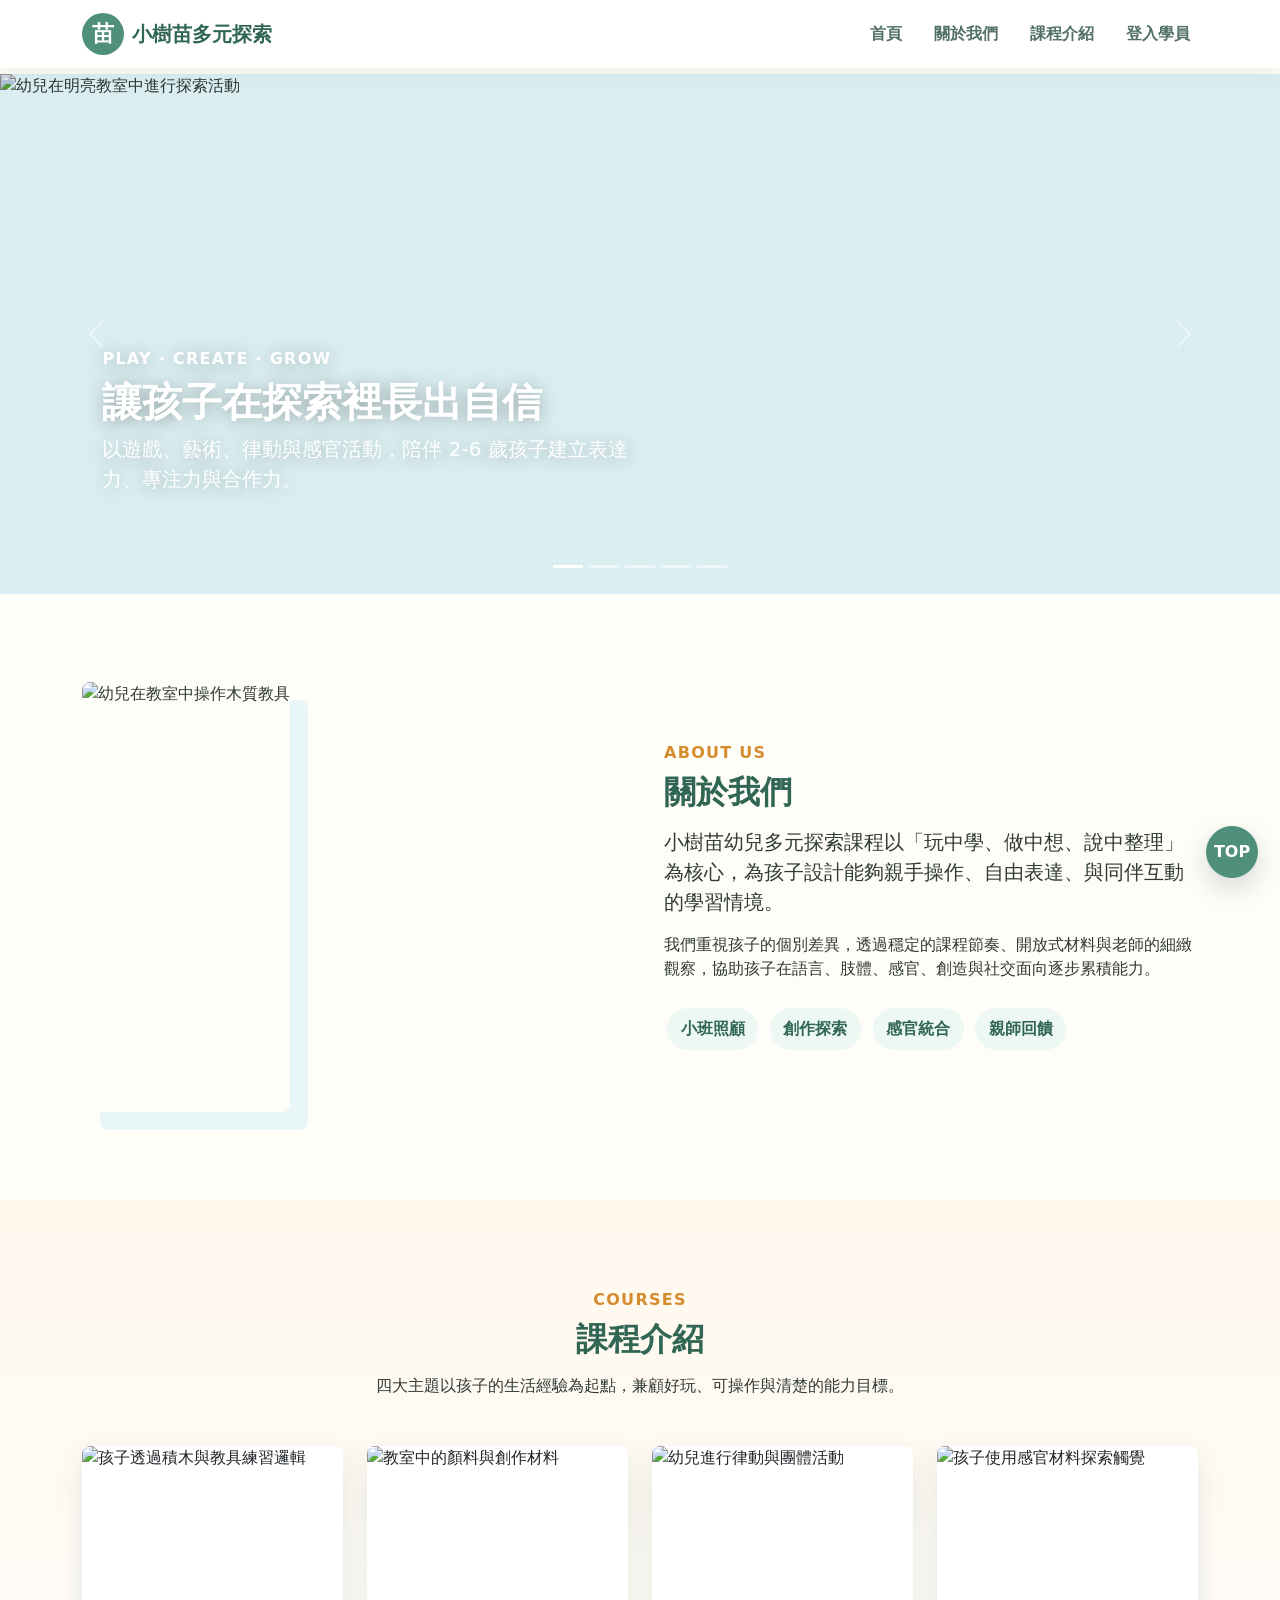
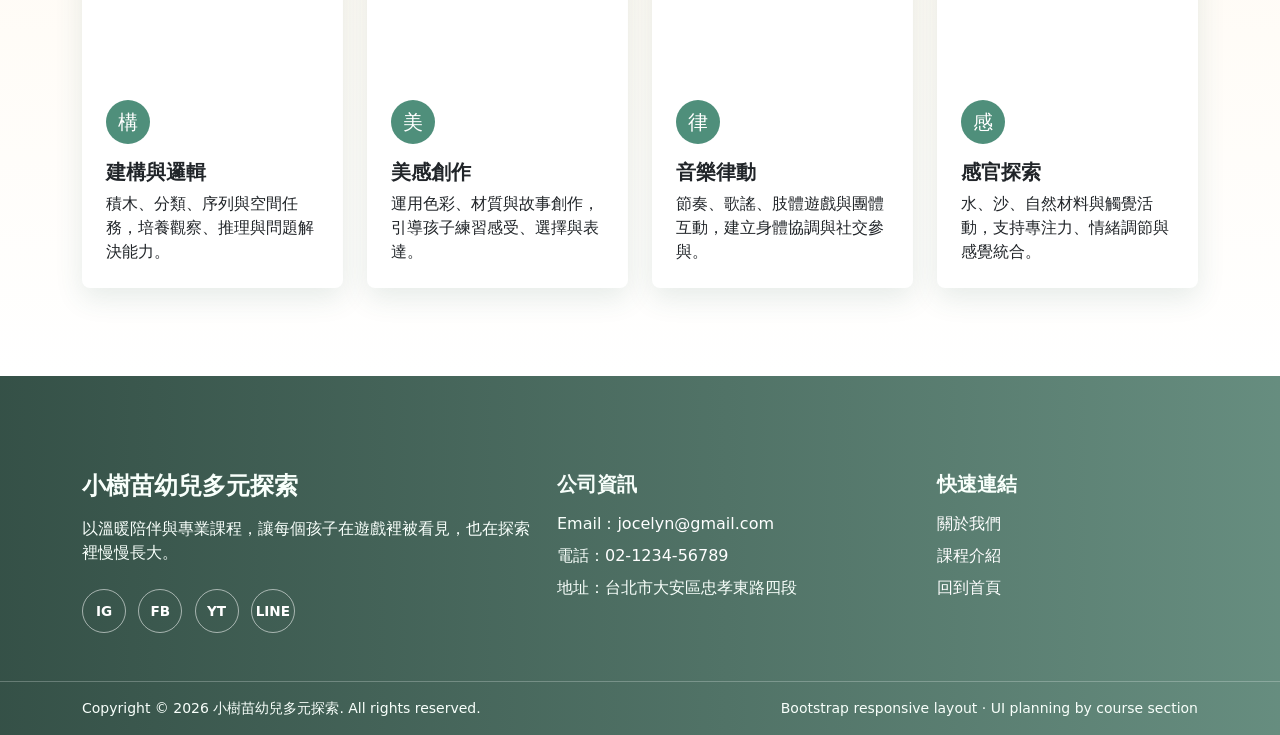
==== index.html @ 9617ff0d "Initial commit" ====
<!doctype html>
<html lang="zh-Hant">
<head>
  <meta charset="utf-8">
  <meta name="viewport" content="width=device-width, initial-scale=1">
  <title>小樹苗幼兒多元探索課程</title>
  <link href="css/bootstrap.min.css" rel="stylesheet">
  <link href="css/style.css" rel="stylesheet">
</head>
<body id="top">
  <nav class="navbar navbar-expand-lg fixed-top">
    <div class="container">
      <a class="navbar-brand d-flex align-items-center" href="#top">
        <span class="brand-mark">苗</span>
        小樹苗多元探索
      </a>
      <button class="navbar-toggler" type="button" data-bs-toggle="collapse" data-bs-target="#mainNav" aria-controls="mainNav" aria-expanded="false" aria-label="切換選單">
        <span class="navbar-toggler-icon"></span>
      </button>
      <div class="collapse navbar-collapse justify-content-end" id="mainNav">
        <ul class="navbar-nav gap-lg-3">
          <li class="nav-item"><a class="nav-link" href="#top">首頁</a></li>
          <li class="nav-item"><a class="nav-link" href="#about">關於我們</a></li>
          <li class="nav-item"><a class="nav-link" href="#courses">課程介紹</a></li>
          <li class="nav-item"><a class="nav-link" href="#contact">登入學員</a></li>
        </ul>
      </div>
    </div>
  </nav>

  <header id="heroCarousel" class="carousel slide hero-carousel" data-bs-ride="carousel">
    <div class="carousel-indicators">
      <button type="button" data-bs-target="#heroCarousel" data-bs-slide-to="0" class="active" aria-current="true" aria-label="第 1 張"></button>
      <button type="button" data-bs-target="#heroCarousel" data-bs-slide-to="1" aria-label="第 2 張"></button>
      <button type="button" data-bs-target="#heroCarousel" data-bs-slide-to="2" aria-label="第 3 張"></button>
      <button type="button" data-bs-target="#heroCarousel" data-bs-slide-to="3" aria-label="第 4 張"></button>
      <button type="button" data-bs-target="#heroCarousel" data-bs-slide-to="4" aria-label="第 5 張"></button>
    </div>
    <div class="carousel-inner">
      <div class="carousel-item active">
        <img src="https://images.unsplash.com/photo-1503454537195-1dcabb73ffb9?auto=format&fit=crop&w=1800&q=80" class="d-block w-100" alt="幼兒在明亮教室中進行探索活動">
        <div class="carousel-caption d-block">
          <p class="eyebrow text-white">PLAY · CREATE · GROW</p>
          <h1>讓孩子在探索裡長出自信</h1>
          <p class="lead d-none d-md-block">以遊戲、藝術、律動與感官活動，陪伴 2-6 歲孩子建立表達力、專注力與合作力。</p>
        </div>
      </div>
      <div class="carousel-item">
        <img src="https://images.unsplash.com/photo-1587654780291-39c9404d746b?auto=format&fit=crop&w=1800&q=80" class="d-block w-100" alt="兒童使用積木與教具學習">
        <div class="carousel-caption d-block">
          <h2>動手操作，理解世界</h2>
          <p class="lead d-none d-md-block">透過積木、分類、配對與問題解決，培養邏輯思考與小肌肉發展。</p>
        </div>
      </div>
      <div class="carousel-item">
        <img src="https://images.unsplash.com/photo-1542810634-71277d95dcbb?auto=format&fit=crop&w=1800&q=80" class="d-block w-100" alt="老師陪伴孩子閱讀與討論">
        <div class="carousel-caption d-block">
          <h2>安全陪伴，溫柔引導</h2>
          <p class="lead d-none d-md-block">小班制觀察與引導，讓孩子用自己的步調嘗試、犯錯、再前進。</p>
        </div>
      </div>
      <div class="carousel-item">
        <img src="https://images.unsplash.com/photo-1491013516836-7db643ee125a?auto=format&fit=crop&w=1800&q=80" class="d-block w-100" alt="孩子開心參與美感創作">
        <div class="carousel-caption d-block">
          <h2>美感創作，打開表達</h2>
          <p class="lead d-none d-md-block">用顏色、線條、材質與故事，讓孩子練習說出自己的感受與想法。</p>
        </div>
      </div>
      <div class="carousel-item">
        <img src="https://images.unsplash.com/photo-1471286174890-9c112ffca5b4?auto=format&fit=crop&w=1800&q=80" class="d-block w-100" alt="幼兒在自然光教室中玩樂學習">
        <div class="carousel-caption d-block">
          <h2>從生活開始的多元學習</h2>
          <p class="lead d-none d-md-block">把音樂、感官、肢體與社交練習放進日常，讓學習自然發生。</p>
        </div>
      </div>
    </div>
    <button class="carousel-control-prev" type="button" data-bs-target="#heroCarousel" data-bs-slide="prev" aria-label="上一張">
      <span class="carousel-control-prev-icon" aria-hidden="true"></span>
    </button>
    <button class="carousel-control-next" type="button" data-bs-target="#heroCarousel" data-bs-slide="next" aria-label="下一張">
      <span class="carousel-control-next-icon" aria-hidden="true"></span>
    </button>
  </header>

  <main>
    <section id="about" class="section-pad">
      <div class="container">
        <div class="row align-items-center g-5">
          <div class="col-lg-6">
            <img class="about-img" src="https://images.unsplash.com/photo-1607453998774-d533f65dac99?auto=format&fit=crop&w=1200&q=80" alt="幼兒在教室中操作木質教具">
          </div>
          <div class="col-lg-6">
            <p class="eyebrow">ABOUT US</p>
            <h2 class="section-title">關於我們</h2>
            <p class="fs-5">小樹苗幼兒多元探索課程以「玩中學、做中想、說中整理」為核心，為孩子設計能夠親手操作、自由表達、與同伴互動的學習情境。</p>
            <p>我們重視孩子的個別差異，透過穩定的課程節奏、開放式材料與老師的細緻觀察，協助孩子在語言、肢體、感官、創造與社交面向逐步累積能力。</p>
            <div class="mt-4">
              <span class="feature-pill">小班照顧</span>
              <span class="feature-pill">創作探索</span>
              <span class="feature-pill">感官統合</span>
              <span class="feature-pill">親師回饋</span>
            </div>
          </div>
        </div>
      </div>
    </section>

    <section id="courses" class="section-pad courses">
      <div class="container">
        <div class="text-center mb-5">
          <p class="eyebrow">COURSES</p>
          <h2 class="section-title">課程介紹</h2>
          <p class="mx-auto mb-0" style="max-width: 680px;">四大主題以孩子的生活經驗為起點，兼顧好玩、可操作與清楚的能力目標。</p>
        </div>
        <div class="row g-4">
          <div class="col-md-6 col-xl-3">
            <article class="card course-card">
              <img src="https://images.unsplash.com/photo-1516627145497-ae6968895b74?auto=format&fit=crop&w=800&q=80" class="card-img-top" alt="孩子透過積木與教具練習邏輯">
              <div class="card-body p-4">
                <span class="course-icon">構</span>
                <h3 class="h5 fw-bold">建構與邏輯</h3>
                <p class="card-text">積木、分類、序列與空間任務，培養觀察、推理與問題解決能力。</p>
              </div>
            </article>
          </div>
          <div class="col-md-6 col-xl-3">
            <article class="card course-card">
              <img src="https://images.unsplash.com/photo-1596464716127-f2a82984de30?auto=format&fit=crop&w=800&q=80" class="card-img-top" alt="教室中的顏料與創作材料">
              <div class="card-body p-4">
                <span class="course-icon">美</span>
                <h3 class="h5 fw-bold">美感創作</h3>
                <p class="card-text">運用色彩、材質與故事創作，引導孩子練習感受、選擇與表達。</p>
              </div>
            </article>
          </div>
          <div class="col-md-6 col-xl-3">
            <article class="card course-card">
              <img src="https://images.unsplash.com/photo-1599447421416-3414500d18a5?auto=format&fit=crop&w=800&q=80" class="card-img-top" alt="幼兒進行律動與團體活動">
              <div class="card-body p-4">
                <span class="course-icon">律</span>
                <h3 class="h5 fw-bold">音樂律動</h3>
                <p class="card-text">節奏、歌謠、肢體遊戲與團體互動，建立身體協調與社交參與。</p>
              </div>
            </article>
          </div>
          <div class="col-md-6 col-xl-3">
            <article class="card course-card">
              <img src="https://images.unsplash.com/photo-1604881991720-f91add269bed?auto=format&fit=crop&w=800&q=80" class="card-img-top" alt="孩子使用感官材料探索觸覺">
              <div class="card-body p-4">
                <span class="course-icon">感</span>
                <h3 class="h5 fw-bold">感官探索</h3>
                <p class="card-text">水、沙、自然材料與觸覺活動，支持專注力、情緒調節與感覺統合。</p>
              </div>
            </article>
          </div>
        </div>
      </div>
    </section>
  </main>

  <footer id="contact" class="pt-5">
    <div class="container py-5">
      <div class="row g-4">
        <div class="col-lg-5">
          <h2 class="h4 fw-bold mb-3">小樹苗幼兒多元探索</h2>
          <p class="mb-4">以溫暖陪伴與專業課程，讓每個孩子在遊戲裡被看見，也在探索裡慢慢長大。</p>
          <a class="social-link" href="#" aria-label="Instagram">IG</a>
          <a class="social-link" href="#" aria-label="Facebook">FB</a>
          <a class="social-link" href="#" aria-label="YouTube">YT</a>
          <a class="social-link" href="#" aria-label="LINE">LINE</a>
        </div>
        <div class="col-lg-4">
          <h3 class="h5 fw-bold mb-3">公司資訊</h3>
          <p class="mb-2">Email：<a href="mailto:jocelyn@gmail.com">jocelyn@gmail.com</a></p>
          <p class="mb-2">電話：<a href="tel:02123456789">02-1234-56789</a></p>
          <p class="mb-0">地址：台北市大安區忠孝東路四段</p>
        </div>
        <div class="col-lg-3">
          <h3 class="h5 fw-bold mb-3">快速連結</h3>
          <p class="mb-2"><a href="#about">關於我們</a></p>
          <p class="mb-2"><a href="#courses">課程介紹</a></p>
          <p class="mb-0"><a href="#top">回到首頁</a></p>
        </div>
      </div>
    </div>
    <div class="border-top border-light border-opacity-25 py-3">
      <div class="container d-flex flex-column flex-md-row justify-content-between gap-2 small">
        <span>Copyright © 2026 小樹苗幼兒多元探索. All rights reserved.</span>
        <span>Bootstrap responsive layout · UI planning by course section</span>
      </div>
    </div>
  </footer>

  <a class="btn btn-brand back-top d-inline-flex align-items-center justify-content-center" href="#top" aria-label="回到上方">
    TOP
  </a>

  <script src="js/bootstrap.bundle.min.js"></script>
</body>
</html>
---- css/style.css ----
:root {
  --brand: #4f8f7b;
  --brand-dark: #316655;
  --accent: #f6bd60;
  --soft: #fff8ed;
  --sky: #e8f6f8;
  --ink: #2f3a35;
}

body {
  color: var(--ink);
  font-family: "Noto Sans TC", "Microsoft JhengHei", system-ui, sans-serif;
  background: #fffdf8;
}

.navbar {
  background: rgba(255, 255, 255, .94);
  box-shadow: 0 2px 18px rgba(49, 102, 85, .12);
  backdrop-filter: blur(10px);
}

.navbar-brand {
  color: var(--brand-dark);
  font-weight: 800;
  letter-spacing: 0;
}

.brand-mark {
  display: inline-grid;
  width: 42px;
  height: 42px;
  place-items: center;
  color: #fff;
  background: var(--brand);
  border-radius: 50%;
  margin-right: .5rem;
  font-size: 1.35rem;
  font-weight: 900;
}

.nav-link {
  color: #527067;
  font-weight: 700;
}

.nav-link:hover,
.nav-link:focus {
  color: var(--brand-dark);
}

.hero-carousel {
  margin-top: 74px;
}

.carousel-item {
  min-height: 520px;
  background: #daeef1;
}

.carousel-item img {
  height: 520px;
  object-fit: cover;
  filter: saturate(.98) brightness(.9);
}

.carousel-caption {
  right: auto;
  left: 8%;
  bottom: 4rem;
  max-width: 560px;
  text-align: left;
  text-shadow: 0 2px 18px rgba(0, 0, 0, .32);
}

.carousel-caption h1,
.carousel-caption h2 {
  font-weight: 900;
  line-height: 1.18;
}

.section-pad {
  padding: 88px 0;
}

.section-title {
  color: var(--brand-dark);
  font-weight: 900;
  margin-bottom: 1rem;
}

.eyebrow {
  color: #d48c2c;
  font-weight: 800;
  letter-spacing: .08em;
  margin-bottom: .5rem;
}

.about-img {
  width: 100%;
  min-height: 430px;
  object-fit: cover;
  border-radius: 8px;
  box-shadow: 18px 18px 0 var(--sky);
}

.feature-pill {
  display: inline-flex;
  align-items: center;
  gap: .45rem;
  padding: .55rem .85rem;
  color: var(--brand-dark);
  background: #edf8f4;
  border-radius: 999px;
  font-weight: 700;
  margin: .2rem;
}

.courses {
  background: linear-gradient(180deg, var(--soft), #ffffff);
}

.course-card {
  height: 100%;
  overflow: hidden;
  border: 0;
  border-radius: 8px;
  box-shadow: 0 10px 28px rgba(49, 102, 85, .12);
  transition: transform .2s ease, box-shadow .2s ease;
}

.course-card:hover {
  transform: translateY(-4px);
  box-shadow: 0 16px 34px rgba(49, 102, 85, .16);
}

.course-card img {
  height: 230px;
  object-fit: cover;
}

.course-icon {
  display: inline-grid;
  width: 44px;
  height: 44px;
  place-items: center;
  color: #fff;
  background: var(--brand);
  border-radius: 50%;
  font-size: 1.25rem;
  margin-bottom: 1rem;
}

.btn-brand {
  color: #fff;
  background: var(--brand);
  border-color: var(--brand);
  font-weight: 800;
}

.btn-brand:hover,
.btn-brand:focus {
  color: #fff;
  background: var(--brand-dark);
  border-color: var(--brand-dark);
}

footer {
  color: #f8fffb;
  background:
    linear-gradient(90deg, rgba(31, 62, 52, .9), rgba(49, 102, 85, .74)),
    url("https://images.unsplash.com/photo-1596464716127-f2a82984de30?auto=format&fit=crop&w=1800&q=80") center/cover;
}

footer a {
  color: #fff;
  text-decoration: none;
}

footer a:hover {
  color: #ffe1a3;
}

.social-link {
  display: inline-grid;
  width: 44px;
  height: 44px;
  place-items: center;
  margin-right: .45rem;
  color: #fff;
  border: 1px solid rgba(255, 255, 255, .55);
  border-radius: 50%;
  font-size: .85rem;
  font-weight: 900;
}

.back-top {
  position: fixed;
  right: 22px;
  bottom: 22px;
  z-index: 20;
  width: 52px;
  height: 52px;
  border-radius: 50%;
  box-shadow: 0 10px 26px rgba(49, 102, 85, .22);
}

@media (max-width: 767.98px) {
  .hero-carousel {
    margin-top: 66px;
  }

  .carousel-item,
  .carousel-item img {
    height: 430px;
  }

  .carousel-caption {
    left: 1.5rem;
    right: 1.5rem;
    bottom: 2rem;
  }

  .carousel-caption h1,
  .carousel-caption h2 {
    font-size: 2rem;
  }

  .section-pad {
    padding: 64px 0;
  }

  .about-img {
    min-height: 320px;
    box-shadow: 10px 10px 0 var(--sky);
  }
}
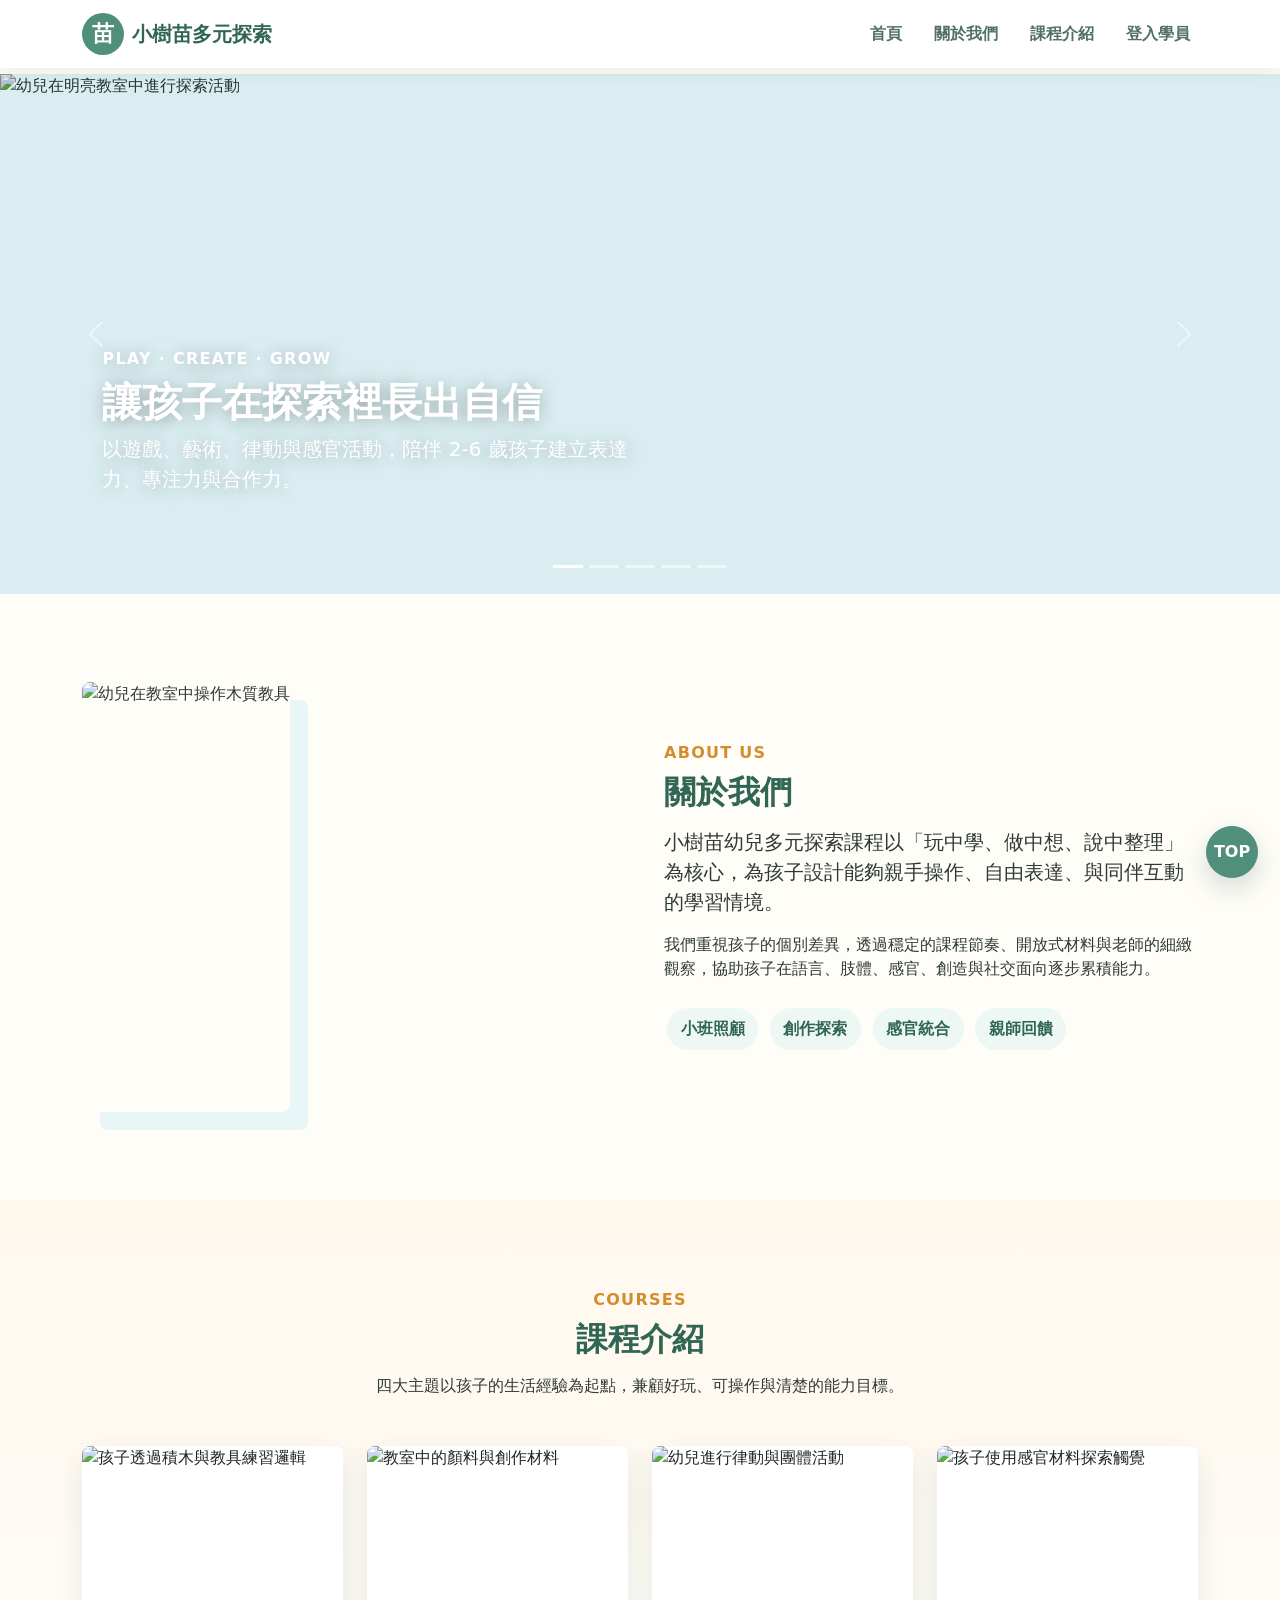
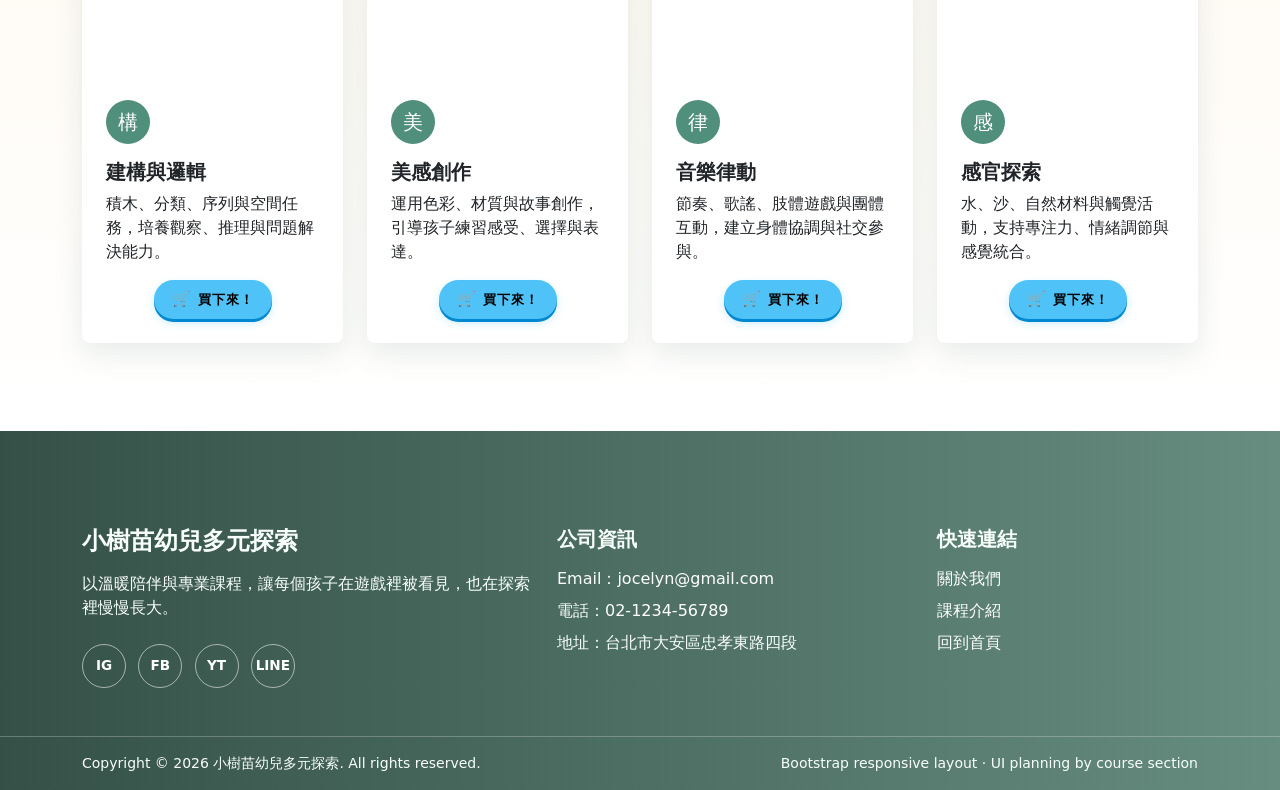
==== commit e30109e5: "Update website styles and content" ====
--- a/index.html
+++ b/index.html
@@ -6,6 +6,15 @@
   <title>小樹苗幼兒多元探索課程</title>
   <link href="css/bootstrap.min.css" rel="stylesheet">
   <link href="css/style.css" rel="stylesheet">
+  <!-- 以下為Google tag (gtag.js) GA4全域頁面瀏覽追蹤-->
+  <script async src="https://www.googletagmanager.com/gtag/js?id=G-J9Q0WJL7LV"></script>
+  <script>
+  window.dataLayer = window.dataLayer || [];
+  function gtag(){dataLayer.push(arguments);}
+  gtag('js', new Date());
+
+  gtag('config', 'G-J9Q0WJL7LV');
+</script>
 </head>
 <body id="top">
   <nav class="navbar navbar-expand-lg fixed-top">
@@ -120,7 +129,15 @@
                 <span class="course-icon">構</span>
                 <h3 class="h5 fw-bold">建構與邏輯</h3>
                 <p class="card-text">積木、分類、序列與空間任務，培養觀察、推理與問題解決能力。</p>
-              </div>
+
+                <!-- 🛒 新增的購物車按鈕 -->
+                <div class="mt-3 text-center">
+                <a href="#" type="button" class="btnstyle" data-item-id="COURSE_01" data-item-name="建構與邏輯">
+                <span class="icon">🛒</span> 買下來！
+                </a>
+                </div>
+
+                </div>
             </article>
           </div>
           <div class="col-md-6 col-xl-3">
@@ -130,9 +147,17 @@
                 <span class="course-icon">美</span>
                 <h3 class="h5 fw-bold">美感創作</h3>
                 <p class="card-text">運用色彩、材質與故事創作，引導孩子練習感受、選擇與表達。</p>
-              </div>
+
+                <!-- 🛒 新增的購物車按鈕 -->
+                <div class="mt-3 text-center">
+                <a href="#" type="button" class="btnstyle" data-item-id="COURSE_02" data-item-name="美感創作">
+                <span class="icon">🛒</span> 買下來！
+                </a>
+                </div>
+
+               </div>
             </article>
-          </div>
+              </div>
           <div class="col-md-6 col-xl-3">
             <article class="card course-card">
               <img src="https://images.unsplash.com/photo-1599447421416-3414500d18a5?auto=format&fit=crop&w=800&q=80" class="card-img-top" alt="幼兒進行律動與團體活動">
@@ -140,9 +165,17 @@
                 <span class="course-icon">律</span>
                 <h3 class="h5 fw-bold">音樂律動</h3>
                 <p class="card-text">節奏、歌謠、肢體遊戲與團體互動，建立身體協調與社交參與。</p>
-              </div>
-            </article>
-          </div>
+
+                <!-- 🛒 新增的購物車按鈕 -->
+                <div class="mt-3 text-center">
+                <a href="#" type="button" class="btnstyle" data-item-id="COURSE_03" data-item-name="音樂律動">
+                <span class="icon">🛒</span> 買下來！
+                </a>
+                </div>
+
+              </div>
+           </article>
+              </div>
           <div class="col-md-6 col-xl-3">
             <article class="card course-card">
               <img src="https://images.unsplash.com/photo-1604881991720-f91add269bed?auto=format&fit=crop&w=800&q=80" class="card-img-top" alt="孩子使用感官材料探索觸覺">
@@ -150,6 +183,14 @@
                 <span class="course-icon">感</span>
                 <h3 class="h5 fw-bold">感官探索</h3>
                 <p class="card-text">水、沙、自然材料與觸覺活動，支持專注力、情緒調節與感覺統合。</p>
+
+                <!-- 🛒 新增的購物車按鈕 -->
+                <div class="mt-3 text-center">
+                <a href="#" type="button" class="btnstyle" data-item-id="COURSE_04" data-item-name="感官探索">
+                <span class="icon">🛒</span> 買下來！
+                </a>
+                </div>
+
               </div>
             </article>
           </div>
@@ -164,10 +205,10 @@
         <div class="col-lg-5">
           <h2 class="h4 fw-bold mb-3">小樹苗幼兒多元探索</h2>
           <p class="mb-4">以溫暖陪伴與專業課程，讓每個孩子在遊戲裡被看見，也在探索裡慢慢長大。</p>
-          <a class="social-link" href="#" aria-label="Instagram">IG</a>
-          <a class="social-link" href="#" aria-label="Facebook">FB</a>
-          <a class="social-link" href="#" aria-label="YouTube">YT</a>
-          <a class="social-link" href="#" aria-label="LINE">LINE</a>
+          <a class="social-link" href="https://www.facebook.com/drakelin2019/" target="_blank" rel="noopener noreferrer"" aria-label="Instagram">IG</a>
+          <a class="social-link" href="https://www.facebook.com/drakelin2019/" target="_blank" rel="noopener noreferrer" aria-label="Facebook">FB</a>
+          <a class="social-link" href="https://www.youtube.com/@%E9%98%BF%E4%B8%80%E8%80%81%E5%B8%AB%E5%B0%8F%E6%95%99%E5%AE%A4"  target="_blank" rel="noopener noreferrer" aria-label="YouTube">YT</a>
+          <a class="social-link" href="https://www.facebook.com/drakelin2019/" target="_blank" rel="noopener noreferrer"" aria-label="LINE">LINE</a>
         </div>
         <div class="col-lg-4">
           <h3 class="h5 fw-bold mb-3">公司資訊</h3>
@@ -196,5 +237,42 @@
   </a>
 
   <script src="js/bootstrap.bundle.min.js"></script>
+
+<script>
+  // 抓取頁面上所有購物車按鈕
+  var cartButtons = document.querySelectorAll(".btnstyle");
+
+  cartButtons.forEach(function(btn) {
+    btn.addEventListener("click", function(event) {
+      event.preventDefault(); 
+
+      // 取得該按鈕上設定的課程資訊
+      var itemId = this.getAttribute("data-item-id") || "COURSE_01";
+      var itemName = this.getAttribute("data-item-name") || "小樹苗課程";
+
+      // 1. 發送 GA4 加入購物車事件 (add_to_cart)
+      if (typeof gtag === "function") {
+        gtag("event", "add_to_cart", {
+          currency: "TWD",
+          value: 1000, // 課程單價，可依需求調整
+          items: [
+            {
+              item_id: itemId,
+              item_name: itemName,
+              item_category: "幼兒課程",
+              price: 1000,
+              quantity: 1
+            }
+          ]
+        });
+        console.log("GA4 add_to_cart 已發送：", itemName);
+      }
+
+      // 2. 原本的提示視窗 (可保留也可移除)
+      alert("恭喜！這個超有趣的  " + itemName + "  課程已經成功被你捕捉囉！🎉🎉");
+    }, false);
+  });
+</script>
+
 </body>
 </html>
--- a/css/style.css
+++ b/css/style.css
@@ -234,3 +234,57 @@
     box-shadow: 10px 10px 0 var(--sky);
   }
 }
+
+/* 引入外部可愛風圓潤字體 */
+@import url('https://fonts.googleapis.com/css2?family=Kosugi+Maru&display=swap');
+
+a.btnstyle {
+  /* 基礎設定 */
+  display: inline-flex;
+  align-items: center;
+  justify-content: center;
+  text-decoration: none;
+  cursor: pointer;
+  
+  /* 顏色與圓角（改為可愛糖果藍） */
+  color: 	#000;
+  background-color: #4fc3f7;       /* 溫和、亮麗的糖果粉藍 */
+  border: none;
+  border-radius: 25px;             /* 完美半圓形比例 */
+  
+  /* 字體與留白（維持縮小版尺寸） */
+  font-family: 'Kosugi+Maru', sans-serif;
+  font-size: 13px;
+  font-weight: 700;
+  letter-spacing: 1px;
+  padding: 8px 18px;               /* 輕巧小按鈕尺寸 */
+  
+  /* 立體感深藍陰影 */
+  box-shadow: 0 3px 0px #0288d1,   /* 搭配糖果藍的深寶藍陰影 */
+              0 4px 8px rgba(79, 195, 247, 0.3); 
+  
+  /* 轉場動畫 */
+  transition: all 0.2s ease-out;
+}
+
+/* 購物車圖示微調 */
+a.btnstyle .icon {
+  margin-right: 6px;
+  font-size: 15px;
+}
+
+/* 滑鼠懸停效果 */
+a.btnstyle:hover {
+  background-color: #81d4fa;       /* 懸停時，變成更輕盈的淺天藍 */
+  transform: translateY(-2px);     /* 向上微幅彈起 */
+  box-shadow: 0 5px 0px #0288d1,   /* 陰影隨之拉長 */
+              0 8px 12px rgba(79, 195, 247, 0.4); 
+}
+
+/* 滑鼠點擊效果 */
+a.btnstyle:active {
+  transform: translateY(2px);      /* 按壓下陷 */
+  box-shadow: 0 1px 0px #0288d1,   /* 陰影幾乎貼平 */
+              0 2px 5px rgba(79, 195, 247, 0.2);
+  transition: all 0.1s ease-out;
+} 
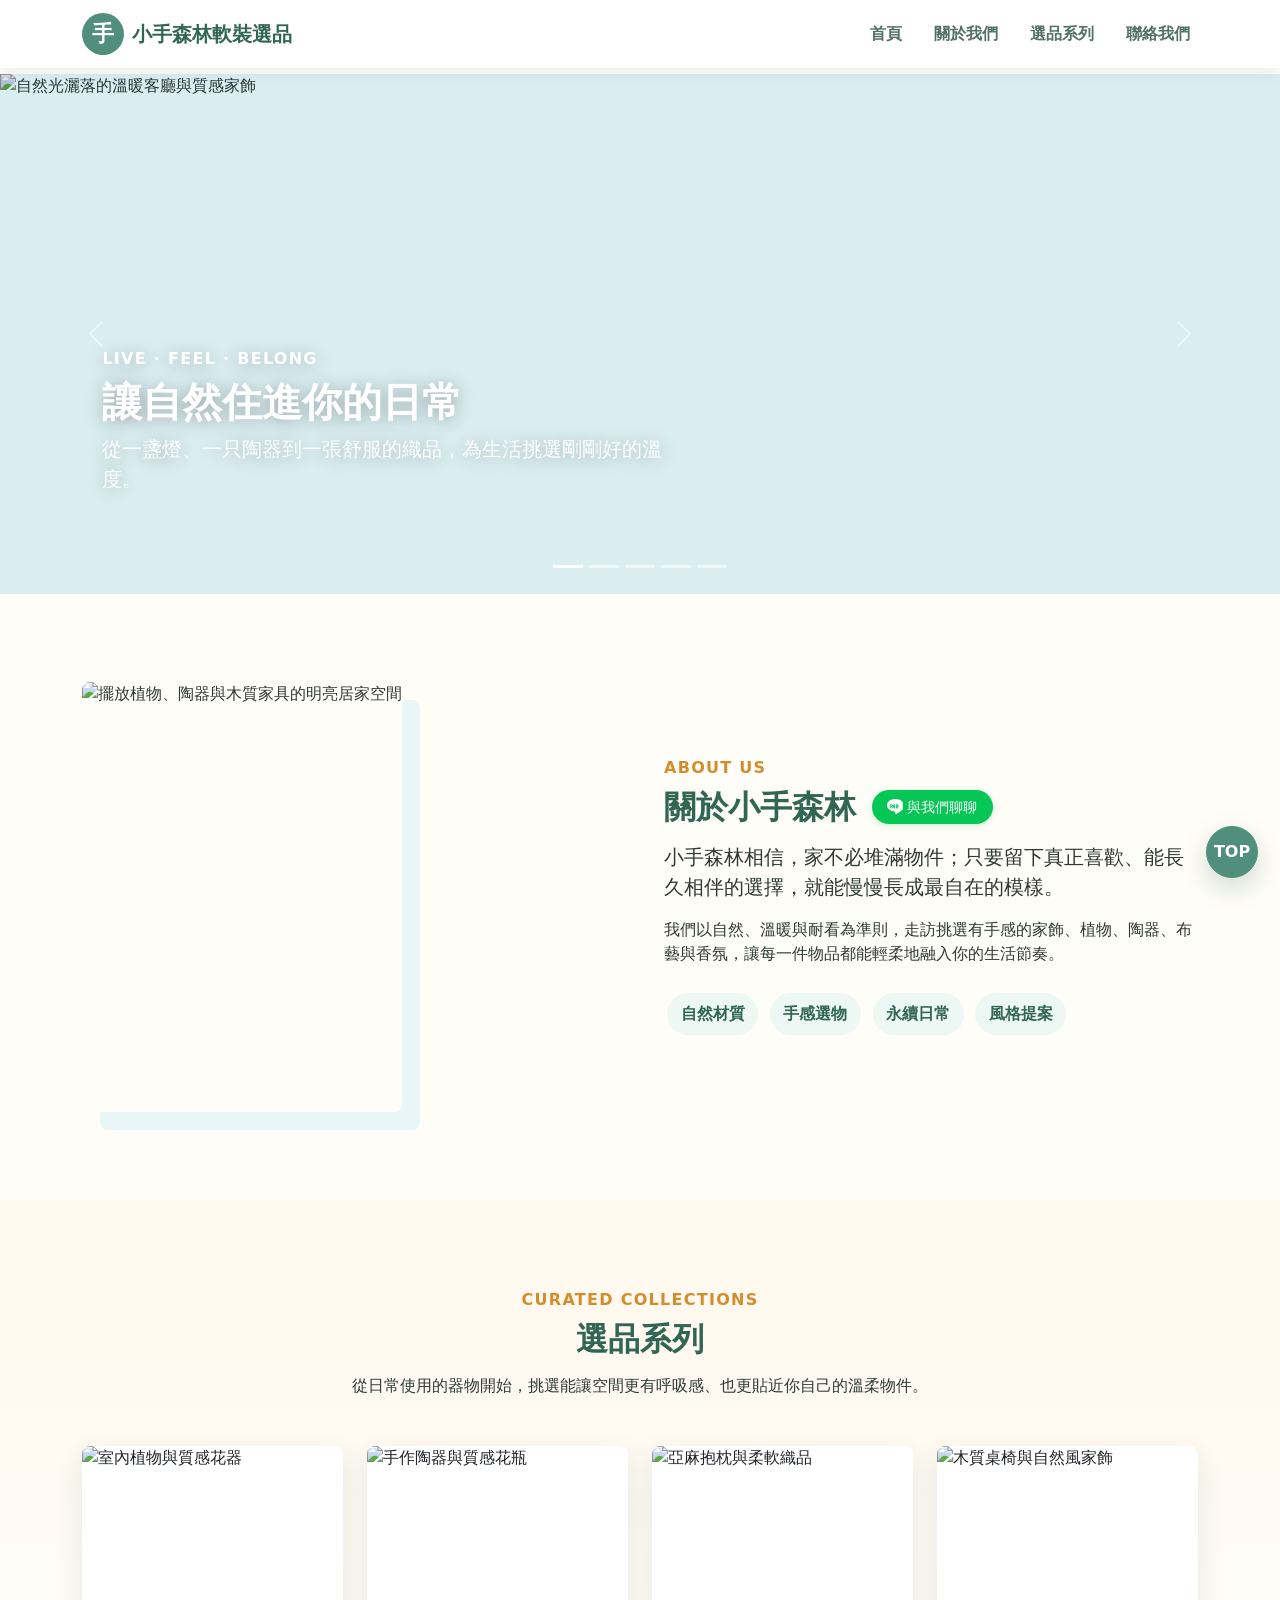
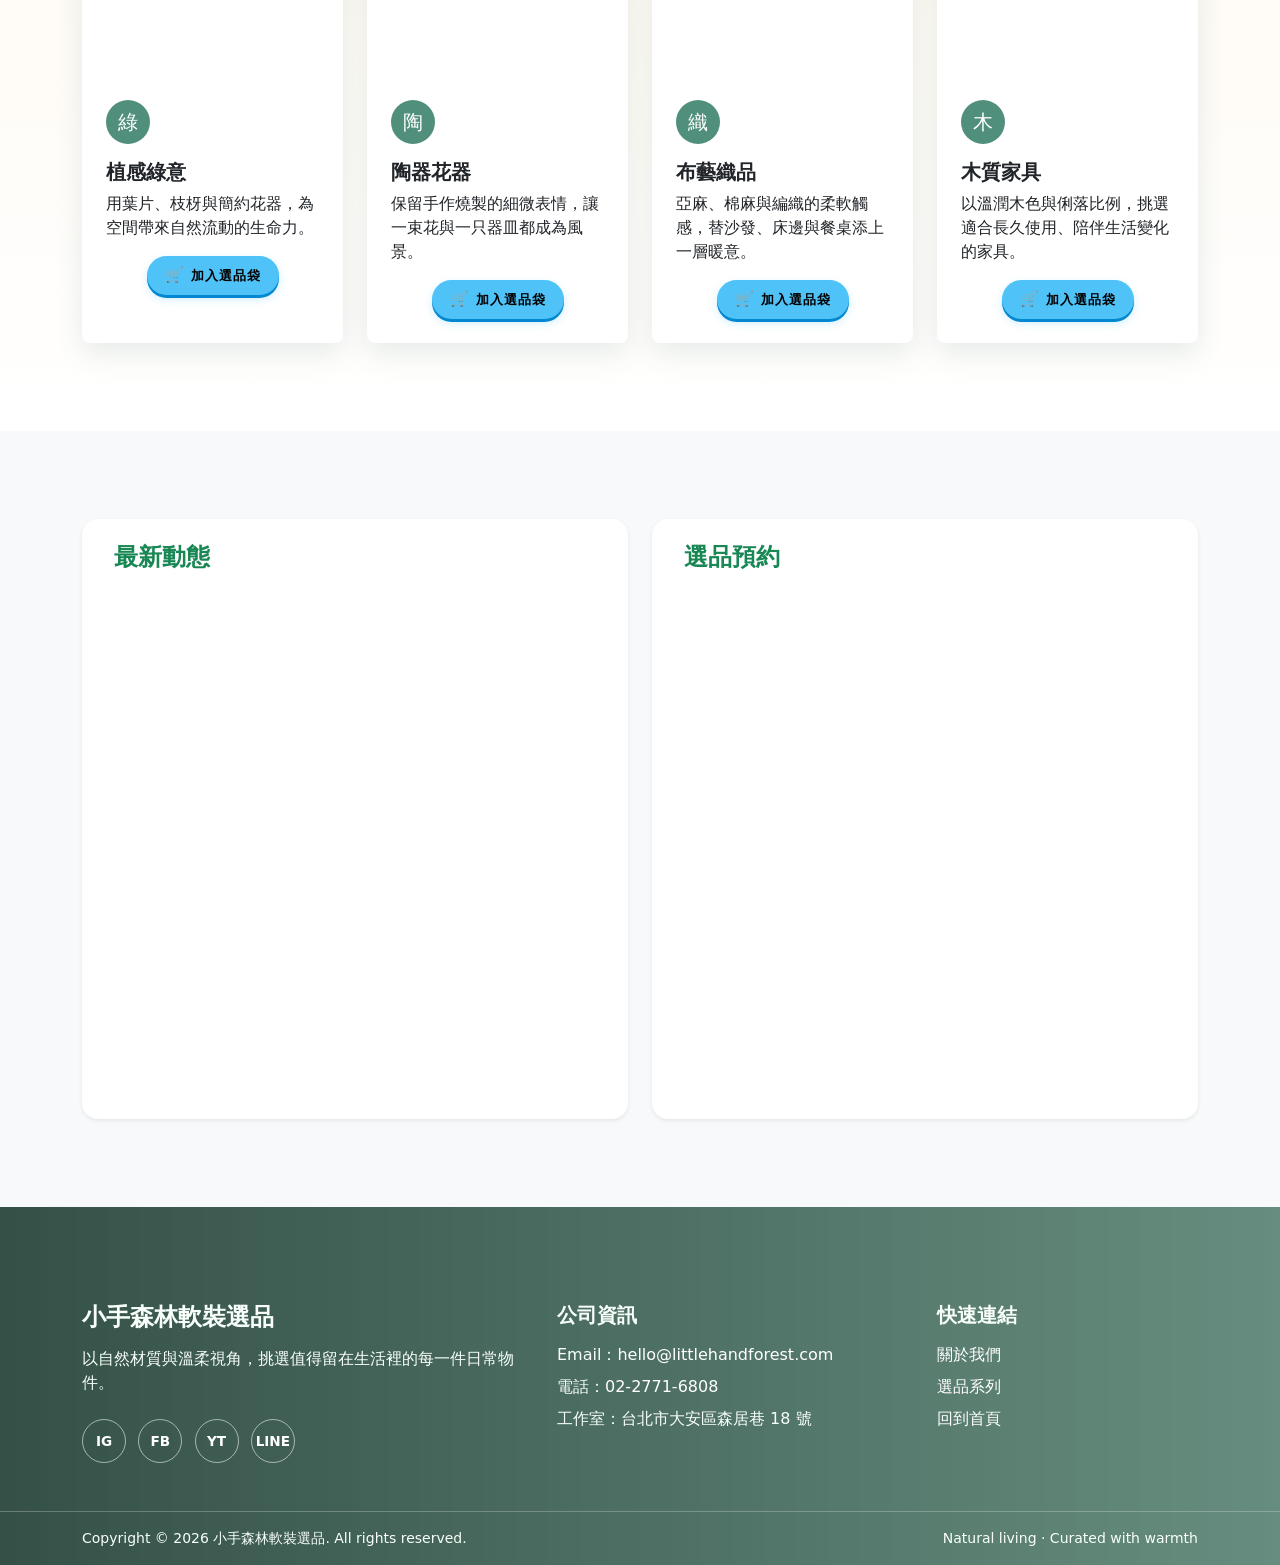
==== commit 452dcf94: "更新小手森林軟裝選品網站內容" ====
--- a/index.html
+++ b/index.html
@@ -3,7 +3,7 @@
 <head>
   <meta charset="utf-8">
   <meta name="viewport" content="width=device-width, initial-scale=1">
-  <title>小樹苗幼兒多元探索課程</title>
+  <title>小手森林軟裝選品｜自然住進日常</title>
   <link href="css/bootstrap.min.css" rel="stylesheet">
   <link href="css/style.css" rel="stylesheet">
   <!-- 以下為Google tag (gtag.js) GA4全域頁面瀏覽追蹤-->
@@ -14,14 +14,15 @@
   gtag('js', new Date());
 
   gtag('config', 'G-J9Q0WJL7LV');
+  gtag('config', 'AW-18338802115');
 </script>
 </head>
 <body id="top">
   <nav class="navbar navbar-expand-lg fixed-top">
     <div class="container">
       <a class="navbar-brand d-flex align-items-center" href="#top">
-        <span class="brand-mark">苗</span>
-        小樹苗多元探索
+        <span class="brand-mark">手</span>
+        小手森林軟裝選品
       </a>
       <button class="navbar-toggler" type="button" data-bs-toggle="collapse" data-bs-target="#mainNav" aria-controls="mainNav" aria-expanded="false" aria-label="切換選單">
         <span class="navbar-toggler-icon"></span>
@@ -29,9 +30,9 @@
       <div class="collapse navbar-collapse justify-content-end" id="mainNav">
         <ul class="navbar-nav gap-lg-3">
           <li class="nav-item"><a class="nav-link" href="#top">首頁</a></li>
-          <li class="nav-item"><a class="nav-link" href="#about">關於我們</a></li>
-          <li class="nav-item"><a class="nav-link" href="#courses">課程介紹</a></li>
-          <li class="nav-item"><a class="nav-link" href="#contact">登入學員</a></li>
+          <li class="nav-item"><a class="nav-link" href="about.html">關於我們</a></li>
+          <li class="nav-item"><a class="nav-link" href="#courses">選品系列</a></li>
+          <li class="nav-item"><a class="nav-link" href="#contact">聯絡我們</a></li>
         </ul>
       </div>
     </div>
@@ -47,39 +48,39 @@
     </div>
     <div class="carousel-inner">
       <div class="carousel-item active">
-        <img src="https://images.unsplash.com/photo-1503454537195-1dcabb73ffb9?auto=format&fit=crop&w=1800&q=80" class="d-block w-100" alt="幼兒在明亮教室中進行探索活動">
-        <div class="carousel-caption d-block">
-          <p class="eyebrow text-white">PLAY · CREATE · GROW</p>
-          <h1>讓孩子在探索裡長出自信</h1>
-          <p class="lead d-none d-md-block">以遊戲、藝術、律動與感官活動，陪伴 2-6 歲孩子建立表達力、專注力與合作力。</p>
+        <img src="https://images.unsplash.com/photo-1600210492486-724fe5c67fb0?auto=format&fit=crop&w=1800&q=80" class="d-block w-100" alt="自然光灑落的溫暖客廳與質感家飾">
+        <div class="carousel-caption d-block">
+          <p class="eyebrow text-white">LIVE · FEEL · BELONG</p>
+          <h1>讓自然住進你的日常</h1>
+          <p class="lead d-none d-md-block">從一盞燈、一只陶器到一張舒服的織品，為生活挑選剛剛好的溫度。</p>
         </div>
       </div>
       <div class="carousel-item">
-        <img src="https://images.unsplash.com/photo-1587654780291-39c9404d746b?auto=format&fit=crop&w=1800&q=80" class="d-block w-100" alt="兒童使用積木與教具學習">
-        <div class="carousel-caption d-block">
-          <h2>動手操作，理解世界</h2>
-          <p class="lead d-none d-md-block">透過積木、分類、配對與問題解決，培養邏輯思考與小肌肉發展。</p>
+        <img src="https://images.unsplash.com/photo-1618221195710-dd6b41faaea6?auto=format&fit=crop&w=1800&q=80" class="d-block w-100" alt="以植物與柔軟織品佈置的居家角落">
+        <div class="carousel-caption d-block">
+          <h2>一點綠意，安放心緒</h2>
+          <p class="lead d-none d-md-block">用植物、花器與自然材質，替每個角落留下一段能慢下來的呼吸。</p>
         </div>
       </div>
       <div class="carousel-item">
-        <img src="https://images.unsplash.com/photo-1542810634-71277d95dcbb?auto=format&fit=crop&w=1800&q=80" class="d-block w-100" alt="老師陪伴孩子閱讀與討論">
-        <div class="carousel-caption d-block">
-          <h2>安全陪伴，溫柔引導</h2>
-          <p class="lead d-none d-md-block">小班制觀察與引導，讓孩子用自己的步調嘗試、犯錯、再前進。</p>
+        <img src="https://images.unsplash.com/photo-1616486338812-3dadae4b4ace?auto=format&fit=crop&w=1800&q=80" class="d-block w-100" alt="木質家具與編織家飾營造的舒適居家空間">
+        <div class="carousel-caption d-block">
+          <h2>木質肌理，陪伴生活</h2>
+          <p class="lead d-none d-md-block">不追逐一時流行，選擇歷久彌新的線條與材質，讓家越住越像自己。</p>
         </div>
       </div>
       <div class="carousel-item">
-        <img src="https://images.unsplash.com/photo-1491013516836-7db643ee125a?auto=format&fit=crop&w=1800&q=80" class="d-block w-100" alt="孩子開心參與美感創作">
-        <div class="carousel-caption d-block">
-          <h2>美感創作，打開表達</h2>
-          <p class="lead d-none d-md-block">用顏色、線條、材質與故事，讓孩子練習說出自己的感受與想法。</p>
+        <img src="https://images.unsplash.com/photo-1610701596007-11502861dcfa?auto=format&fit=crop&w=1800&q=80" class="d-block w-100" alt="手作陶器與花器打造的自然居家佈置">
+        <div class="carousel-caption d-block">
+          <h2>日常器物，細細品味</h2>
+          <p class="lead d-none d-md-block">讓手感陶器、亞麻布藝與低飽和色彩，成為餐桌與日子裡的小小儀式。</p>
         </div>
       </div>
       <div class="carousel-item">
-        <img src="https://images.unsplash.com/photo-1471286174890-9c112ffca5b4?auto=format&fit=crop&w=1800&q=80" class="d-block w-100" alt="幼兒在自然光教室中玩樂學習">
-        <div class="carousel-caption d-block">
-          <h2>從生活開始的多元學習</h2>
-          <p class="lead d-none d-md-block">把音樂、感官、肢體與社交練習放進日常，讓學習自然發生。</p>
+        <img src="https://images.unsplash.com/photo-1603006905003-be475563bc59?auto=format&fit=crop&w=1800&q=80" class="d-block w-100" alt="暖色燈光與香氛營造的放鬆臥室空間">
+        <div class="carousel-caption d-block">
+          <h2>把日子過成喜歡的樣子</h2>
+          <p class="lead d-none d-md-block">香氣、光影與柔軟觸感交織，為回家的每一刻準備一份安定。</p>
         </div>
       </div>
     </div>
@@ -96,18 +97,30 @@
       <div class="container">
         <div class="row align-items-center g-5">
           <div class="col-lg-6">
-            <img class="about-img" src="https://images.unsplash.com/photo-1607453998774-d533f65dac99?auto=format&fit=crop&w=1200&q=80" alt="幼兒在教室中操作木質教具">
+            <img class="about-img" src="https://images.unsplash.com/photo-1618220179428-22790b461013?auto=format&fit=crop&w=1200&q=80" alt="擺放植物、陶器與木質家具的明亮居家空間">
           </div>
           <div class="col-lg-6">
             <p class="eyebrow">ABOUT US</p>
-            <h2 class="section-title">關於我們</h2>
-            <p class="fs-5">小樹苗幼兒多元探索課程以「玩中學、做中想、說中整理」為核心，為孩子設計能夠親手操作、自由表達、與同伴互動的學習情境。</p>
-            <p>我們重視孩子的個別差異，透過穩定的課程節奏、開放式材料與老師的細緻觀察，協助孩子在語言、肢體、感官、創造與社交面向逐步累積能力。</p>
+            <!-- 替換 index.html 第 104 行 -->
+<div class="d-flex align-items-center gap-3 mb-3">
+  <h2 class="section-title mb-0">關於小手森林</h2>
+  
+  <!-- 客製化 LINE 加入好友按鈕 -->
+  <a href="https://lin.ee/yi3PrtJ" target="_blank" class="btn btn-line-custom d-inline-flex align-items-center gap-1">
+    <!-- 圓形 LINE 圖示 -->
+    <svg xmlns="http://www.w3.org/2000/svg" width="16" height="16" fill="currentColor" class="bi bi-line" viewBox="0 0 16 16">
+      <path d="M8 0c-4.42 0-8 2.81-8 6.28 0 3.11 3.2 5.71 7.52 6.22.29.06.69.19.79.44.09.23.06.58.03.81l-.13.78c-.04.25-.19.98.86.53 1.05-.45 5.67-3.34 7.73-5.72C15.65 7.82 16 6.13 16 4.7 16 2.1 12.42 0 8 0zm4.28 7.37h-1.07v1.83c0 .13-.11.24-.24.24h-.47a.24.24 0 0 1-.24-.24V5.44c0-.13.11-.24.24-.24h.47c.13 0 .24.11.24.24v1.22h1.07c.13 0 .24.11.24.24v.47a.24.24 0 0 1-.24.24zm-2.45 1.83a.24.24 0 0 1-.24.24h-.47a.24.24 0 0 1-.24-.24V5.44c0-.13.11-.24.24-.24h.47c.13 0 .24.11.24.24v3.76zm-1.87 0c0 .13-.11.24-.24.24h-.46a.24.24 0 0 1-.2-.11l-1.3-1.78v1.65c0 .13-.11.24-.24.24h-.47a.24.24 0 0 1-.24-.24V5.44c0-.13.11-.24.24-.24h.46c.09 0 .17.05.21.12l1.29 1.77V5.44c0-.13.11-.24.24-.24h.47c.13 0 .24.11.24.24v3.76zm-2.73 0h-1.78a.24.24 0 0 1-.24-.24V5.44c0-.13.11-.24.24-.24h1.78c.13 0 .24.11.24.24v.47a.24.24 0 0 1-.24.24h-1.07v.88h1.07c.13 0 .24.11.24.24v.47a.24.24 0 0 1-.24.24h-1.07v.88h1.07c.13 0 .24.11.24.24v.47a.24.24 0 0 1-.24.24z"/>
+    </svg>
+    <span>與我們聊聊</span>
+  </a>
+</div>
+            <p class="fs-5">小手森林相信，家不必堆滿物件；只要留下真正喜歡、能長久相伴的選擇，就能慢慢長成最自在的模樣。</p>
+            <p>我們以自然、溫暖與耐看為準則，走訪挑選有手感的家飾、植物、陶器、布藝與香氛，讓每一件物品都能輕柔地融入你的生活節奏。</p>
             <div class="mt-4">
-              <span class="feature-pill">小班照顧</span>
-              <span class="feature-pill">創作探索</span>
-              <span class="feature-pill">感官統合</span>
-              <span class="feature-pill">親師回饋</span>
+              <span class="feature-pill">自然材質</span>
+              <span class="feature-pill">手感選物</span>
+              <span class="feature-pill">永續日常</span>
+              <span class="feature-pill">風格提案</span>
             </div>
           </div>
         </div>
@@ -117,23 +130,23 @@
     <section id="courses" class="section-pad courses">
       <div class="container">
         <div class="text-center mb-5">
-          <p class="eyebrow">COURSES</p>
-          <h2 class="section-title">課程介紹</h2>
-          <p class="mx-auto mb-0" style="max-width: 680px;">四大主題以孩子的生活經驗為起點，兼顧好玩、可操作與清楚的能力目標。</p>
+          <p class="eyebrow">CURATED COLLECTIONS</p>
+          <h2 class="section-title">選品系列</h2>
+          <p class="mx-auto mb-0" style="max-width: 680px;">從日常使用的器物開始，挑選能讓空間更有呼吸感、也更貼近你自己的溫柔物件。</p>
         </div>
         <div class="row g-4">
           <div class="col-md-6 col-xl-3">
             <article class="card course-card">
-              <img src="https://images.unsplash.com/photo-1516627145497-ae6968895b74?auto=format&fit=crop&w=800&q=80" class="card-img-top" alt="孩子透過積木與教具練習邏輯">
+              <img src="https://images.unsplash.com/photo-1485955900006-10f4d324d411?auto=format&fit=crop&w=800&q=80" class="card-img-top" alt="室內植物與質感花器">
               <div class="card-body p-4">
-                <span class="course-icon">構</span>
-                <h3 class="h5 fw-bold">建構與邏輯</h3>
-                <p class="card-text">積木、分類、序列與空間任務，培養觀察、推理與問題解決能力。</p>
+                <span class="course-icon">綠</span>
+                <h3 class="h5 fw-bold">植感綠意</h3>
+                <p class="card-text">用葉片、枝枒與簡約花器，為空間帶來自然流動的生命力。</p>
 
                 <!-- 🛒 新增的購物車按鈕 -->
                 <div class="mt-3 text-center">
-                <a href="#" type="button" class="btnstyle" data-item-id="COURSE_01" data-item-name="建構與邏輯">
-                <span class="icon">🛒</span> 買下來！
+                <a href="goal.html" type="button" class="btnstyle" data-item-id="HOME_01" data-item-name="植感綠意">
+                <span class="icon">🛒</span> 加入選品袋
                 </a>
                 </div>
 
@@ -142,16 +155,16 @@
           </div>
           <div class="col-md-6 col-xl-3">
             <article class="card course-card">
-              <img src="https://images.unsplash.com/photo-1596464716127-f2a82984de30?auto=format&fit=crop&w=800&q=80" class="card-img-top" alt="教室中的顏料與創作材料">
+              <img src="https://images.unsplash.com/photo-1610701596007-11502861dcfa?auto=format&fit=crop&w=800&q=80" class="card-img-top" alt="手作陶器與質感花瓶">
               <div class="card-body p-4">
-                <span class="course-icon">美</span>
-                <h3 class="h5 fw-bold">美感創作</h3>
-                <p class="card-text">運用色彩、材質與故事創作，引導孩子練習感受、選擇與表達。</p>
+                <span class="course-icon">陶</span>
+                <h3 class="h5 fw-bold">陶器花器</h3>
+                <p class="card-text">保留手作燒製的細微表情，讓一束花與一只器皿都成為風景。</p>
 
                 <!-- 🛒 新增的購物車按鈕 -->
                 <div class="mt-3 text-center">
-                <a href="#" type="button" class="btnstyle" data-item-id="COURSE_02" data-item-name="美感創作">
-                <span class="icon">🛒</span> 買下來！
+                <a href="goal.html" type="button" class="btnstyle" data-item-id="HOME_02" data-item-name="陶器花器">
+                <span class="icon">🛒</span> 加入選品袋
                 </a>
                 </div>
 
@@ -160,16 +173,16 @@
               </div>
           <div class="col-md-6 col-xl-3">
             <article class="card course-card">
-              <img src="https://images.unsplash.com/photo-1599447421416-3414500d18a5?auto=format&fit=crop&w=800&q=80" class="card-img-top" alt="幼兒進行律動與團體活動">
+              <img src="https://images.unsplash.com/photo-1616046229478-9901c5536a45?auto=format&fit=crop&w=800&q=80" class="card-img-top" alt="亞麻抱枕與柔軟織品">
               <div class="card-body p-4">
-                <span class="course-icon">律</span>
-                <h3 class="h5 fw-bold">音樂律動</h3>
-                <p class="card-text">節奏、歌謠、肢體遊戲與團體互動，建立身體協調與社交參與。</p>
+                <span class="course-icon">織</span>
+                <h3 class="h5 fw-bold">布藝織品</h3>
+                <p class="card-text">亞麻、棉麻與編織的柔軟觸感，替沙發、床邊與餐桌添上一層暖意。</p>
 
                 <!-- 🛒 新增的購物車按鈕 -->
                 <div class="mt-3 text-center">
-                <a href="#" type="button" class="btnstyle" data-item-id="COURSE_03" data-item-name="音樂律動">
-                <span class="icon">🛒</span> 買下來！
+                <a href="goal.html" type="button" class="btnstyle" data-item-id="HOME_03" data-item-name="布藝織品">
+                <span class="icon">🛒</span> 加入選品袋
                 </a>
                 </div>
 
@@ -178,16 +191,16 @@
               </div>
           <div class="col-md-6 col-xl-3">
             <article class="card course-card">
-              <img src="https://images.unsplash.com/photo-1604881991720-f91add269bed?auto=format&fit=crop&w=800&q=80" class="card-img-top" alt="孩子使用感官材料探索觸覺">
+              <img src="https://images.unsplash.com/photo-1602523961358-f9f03dd557db?auto=format&fit=crop&w=800&q=80" class="card-img-top" alt="木質桌椅與自然風家飾">
               <div class="card-body p-4">
-                <span class="course-icon">感</span>
-                <h3 class="h5 fw-bold">感官探索</h3>
-                <p class="card-text">水、沙、自然材料與觸覺活動，支持專注力、情緒調節與感覺統合。</p>
+                <span class="course-icon">木</span>
+                <h3 class="h5 fw-bold">木質家具</h3>
+                <p class="card-text">以溫潤木色與俐落比例，挑選適合長久使用、陪伴生活變化的家具。</p>
 
                 <!-- 🛒 新增的購物車按鈕 -->
                 <div class="mt-3 text-center">
-                <a href="#" type="button" class="btnstyle" data-item-id="COURSE_04" data-item-name="感官探索">
-                <span class="icon">🛒</span> 買下來！
+                <a href="goal.html" type="button" class="btnstyle" data-item-id="HOME_04" data-item-name="木質家具">
+                <span class="icon">🛒</span> 加入選品袋
                 </a>
                 </div>
 
@@ -197,14 +210,71 @@
         </div>
       </div>
     </section>
+    <!-- 選品系列區塊結束 -->
+</section>
+
+<!-- 貼在這裡！新增一個獨立的 section -->
+<section id="social-and-form" class="section-pad bg-light">
+  <div class="container">
+    <div class="row g-4">
+      
+      <!-- 左側：Facebook 專頁/最新貼文 -->
+      <div class="col-12 col-lg-6">
+        <div class="card h-100 border-0 shadow-sm p-4 rounded-4">
+          <h3 class="h4 fw-bold mb-3 text-success">
+            <i class="bi bi-facebook me-2"></i>最新動態
+          </h3>
+          <!-- Facebook 嵌入外框 -->
+          <div class="fb-container text-center">
+           <iframe 
+  src="https://www.facebook.com/plugins/post.php?href=https%3A%2F%2Fwww.facebook.com%2Flittlehandforest%2Fposts%2Fpfbid02d1h1ZNRqFi5RUYPr1f9xps43uETZ58mgfM4TPPGChW7RhxcCPfu99bSukwhnYFPul&width=500&show_text=true&height=500" 
+  width="100%" 
+  height="500" 
+  style="border:none;overflow:hidden" 
+  scrolling="no" 
+  frameborder="0" 
+  allowfullscreen="true" 
+  allow="autoplay; clipboard-write; encrypted-media; picture-in-picture; web-share">
+</iframe>
+          </div>
+        </div>
+      </div>
+
+      <!-- 右側：Google 表單 -->
+      <div class="col-12 col-lg-6">
+        <div class="card h-100 border-0 shadow-sm p-4 rounded-4">
+          <h3 class="h4 fw-bold mb-3 text-success">
+            <i class="bi bi-journal-check me-2"></i>選品預約
+          </h3>
+          <!-- Google 表單嵌入 -->
+          <div class="form-container">
+            <iframe 
+              src="https://docs.google.com/forms/d/e/1FAIpQLSddf3mjB-kiuTjrPjvUCtjJZVwfQl6jaPDGMeAByVR2P8Y3bg/viewform?usp=header" 
+              width="100%" 
+              height="500" 
+              frameborder="0" 
+              marginheight="0" 
+              marginwidth="0">
+              載入中…
+            </iframe>
+          </div>
+        </div>
+      </div>
+
+    </div>
+  </div>
+</section>
+
+<!-- 213 行：主內容區域結束 -->
+</main>
   </main>
 
   <footer id="contact" class="pt-5">
     <div class="container py-5">
       <div class="row g-4">
         <div class="col-lg-5">
-          <h2 class="h4 fw-bold mb-3">小樹苗幼兒多元探索</h2>
-          <p class="mb-4">以溫暖陪伴與專業課程，讓每個孩子在遊戲裡被看見，也在探索裡慢慢長大。</p>
+          <h2 class="h4 fw-bold mb-3">小手森林軟裝選品</h2>
+          <p class="mb-4">以自然材質與溫柔視角，挑選值得留在生活裡的每一件日常物件。</p>
           <a class="social-link" href="https://www.facebook.com/drakelin2019/" target="_blank" rel="noopener noreferrer"" aria-label="Instagram">IG</a>
           <a class="social-link" href="https://www.facebook.com/drakelin2019/" target="_blank" rel="noopener noreferrer" aria-label="Facebook">FB</a>
           <a class="social-link" href="https://www.youtube.com/@%E9%98%BF%E4%B8%80%E8%80%81%E5%B8%AB%E5%B0%8F%E6%95%99%E5%AE%A4"  target="_blank" rel="noopener noreferrer" aria-label="YouTube">YT</a>
@@ -212,22 +282,22 @@
         </div>
         <div class="col-lg-4">
           <h3 class="h5 fw-bold mb-3">公司資訊</h3>
-          <p class="mb-2">Email：<a href="mailto:jocelyn@gmail.com">jocelyn@gmail.com</a></p>
-          <p class="mb-2">電話：<a href="tel:02123456789">02-1234-56789</a></p>
-          <p class="mb-0">地址：台北市大安區忠孝東路四段</p>
+          <p class="mb-2">Email：<a href="mailto:hello@littlehandforest.com">hello@littlehandforest.com</a></p>
+          <p class="mb-2">電話：<a href="tel:0227716808">02-2771-6808</a></p>
+          <p class="mb-0">工作室：台北市大安區森居巷 18 號</p>
         </div>
         <div class="col-lg-3">
           <h3 class="h5 fw-bold mb-3">快速連結</h3>
           <p class="mb-2"><a href="#about">關於我們</a></p>
-          <p class="mb-2"><a href="#courses">課程介紹</a></p>
+          <p class="mb-2"><a href="#courses">選品系列</a></p>
           <p class="mb-0"><a href="#top">回到首頁</a></p>
         </div>
       </div>
     </div>
     <div class="border-top border-light border-opacity-25 py-3">
       <div class="container d-flex flex-column flex-md-row justify-content-between gap-2 small">
-        <span>Copyright © 2026 小樹苗幼兒多元探索. All rights reserved.</span>
-        <span>Bootstrap responsive layout · UI planning by course section</span>
+        <span>Copyright © 2026 小手森林軟裝選品. All rights reserved.</span>
+        <span>Natural living · Curated with warmth</span>
       </div>
     </div>
   </footer>
@@ -246,20 +316,20 @@
     btn.addEventListener("click", function(event) {
       event.preventDefault(); 
 
-      // 取得該按鈕上設定的課程資訊
-      var itemId = this.getAttribute("data-item-id") || "COURSE_01";
-      var itemName = this.getAttribute("data-item-name") || "小樹苗課程";
+      // 取得該按鈕上設定的選品資訊
+      var itemId = this.getAttribute("data-item-id") || "HOME_01";
+      var itemName = this.getAttribute("data-item-name") || "小手森林選品";
 
       // 1. 發送 GA4 加入購物車事件 (add_to_cart)
       if (typeof gtag === "function") {
         gtag("event", "add_to_cart", {
           currency: "TWD",
-          value: 1000, // 課程單價，可依需求調整
+          value: 1000, // 選品價格，可依需求調整
           items: [
             {
               item_id: itemId,
               item_name: itemName,
-              item_category: "幼兒課程",
+              item_category: "軟裝選品",
               price: 1000,
               quantity: 1
             }
@@ -268,8 +338,9 @@
         console.log("GA4 add_to_cart 已發送：", itemName);
       }
 
-      // 2. 原本的提示視窗 (可保留也可移除)
-      alert("恭喜！這個超有趣的  " + itemName + "  課程已經成功被你捕捉囉！🎉🎉");
+      // 2. 加入選品袋提示視窗
+      alert("太好了！「" + itemName + "」已加入你的選品袋。期待它為生活帶來一點溫暖。🌿");
+      window.location.href = "goal.html";
     }, false);
   });
 </script>
--- a/css/style.css
+++ b/css/style.css
@@ -50,6 +50,20 @@
 
 .hero-carousel {
   margin-top: 74px;
+}
+
+.page-hero {
+  margin-top: 74px;
+  padding: 88px 0 72px;
+  background: linear-gradient(120deg, rgba(232, 246, 248, .95), rgba(255, 248, 237, .92));
+}
+
+.page-hero-image {
+  width: 100%;
+  min-height: 300px;
+  object-fit: cover;
+  border-radius: 8px;
+  box-shadow: 18px 18px 0 rgba(246, 189, 96, .35);
 }
 
 .carousel-item {
@@ -168,7 +182,7 @@
   color: #f8fffb;
   background:
     linear-gradient(90deg, rgba(31, 62, 52, .9), rgba(49, 102, 85, .74)),
-    url("https://images.unsplash.com/photo-1596464716127-f2a82984de30?auto=format&fit=crop&w=1800&q=80") center/cover;
+    url("https://images.unsplash.com/photo-1610701596007-11502861dcfa?auto=format&fit=crop&w=1800&q=80") center/cover;
 }
 
 footer a {
@@ -207,6 +221,11 @@
 @media (max-width: 767.98px) {
   .hero-carousel {
     margin-top: 66px;
+  }
+
+  .page-hero {
+    margin-top: 66px;
+    padding: 64px 0 52px;
   }
 
   .carousel-item,
@@ -287,4 +306,23 @@
   box-shadow: 0 1px 0px #0288d1,   /* 陰影幾乎貼平 */
               0 2px 5px rgba(79, 195, 247, 0.2);
   transition: all 0.1s ease-out;
-} +}
+/* 客製化 LINE 按鈕：圓角軟調風格，完美融入網頁綠色系 */
+.btn-line-custom {
+  background-color: #06c755;
+  color: #ffffff;
+  border-radius: 50rem; /* 膠囊圓角，與下方 feature-pill 視覺呼應 */
+  padding: 0.35rem 0.9rem;
+  font-size: 0.875rem;
+  font-weight: 500;
+  text-decoration: none;
+  box-shadow: 0 2px 6px rgba(6, 199, 85, 0.2);
+  transition: all 0.2s ease-in-out;
+}
+
+.btn-line-custom:hover {
+  background-color: #05b34c;
+  color: #ffffff;
+  transform: translateY(-1px);
+  box-shadow: 0 4px 10px rgba(6, 199, 85, 0.3);
+}
